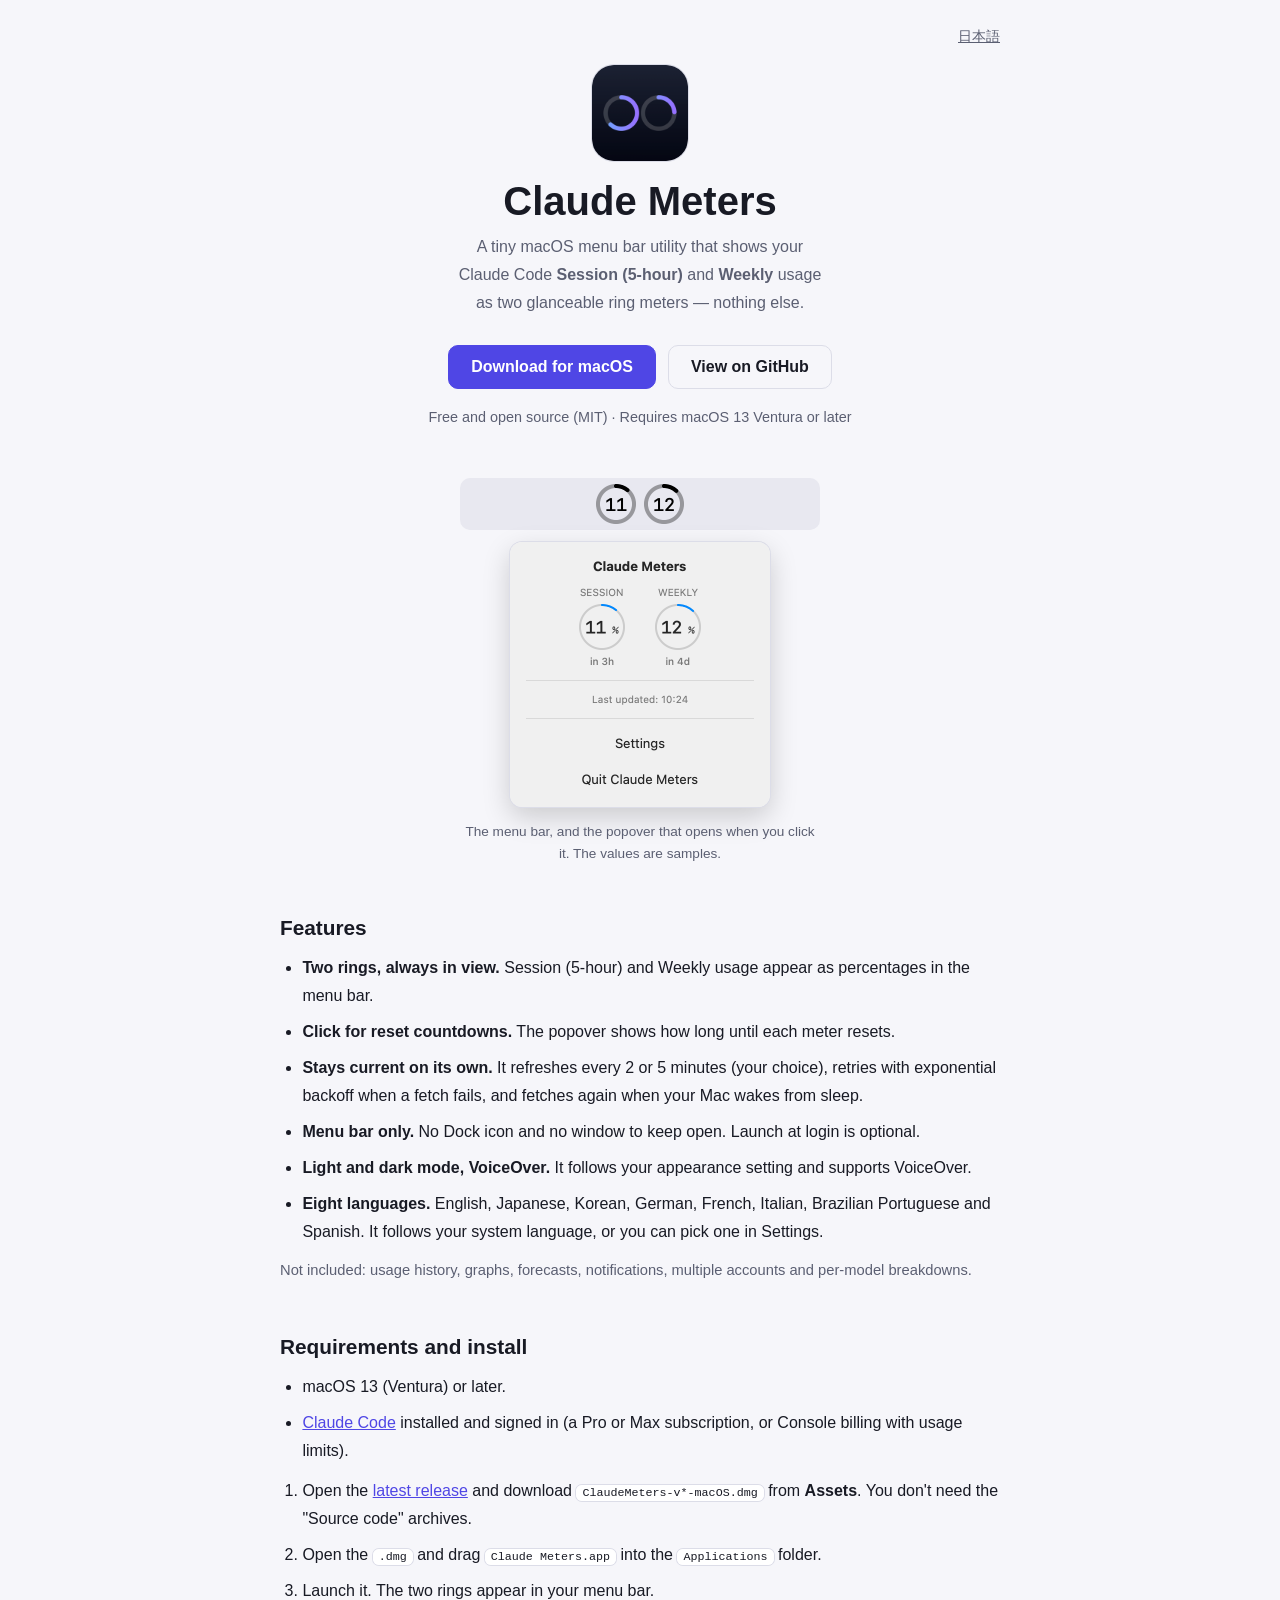
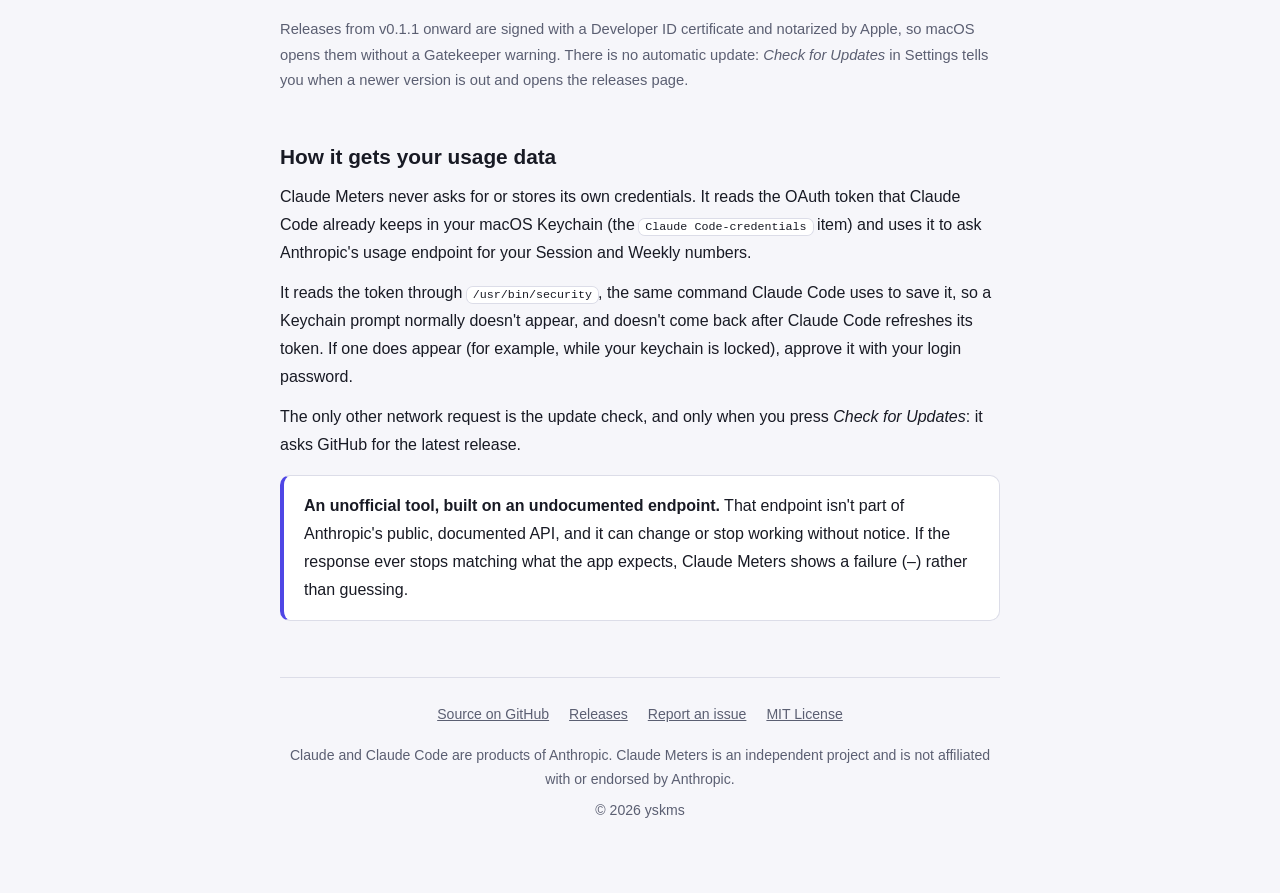
==== public/index.html @ 6d8a4eeb "[feat] 紹介サイト（GitHub Pages。英語・日本語）を追加" ====
<!doctype html>
<html lang="en">
<head>
<meta charset="utf-8">
<meta name="viewport" content="width=device-width, initial-scale=1">
<title>Claude Meters — Claude Code usage in your Mac menu bar</title>
<meta name="description" content="A tiny macOS menu bar app that shows your Claude Code Session (5-hour) and Weekly usage as two ring meters. Free and open source. macOS 13 or later.">
<link rel="canonical" href="https://yskms.github.io/claude-meters/">
<link rel="alternate" hreflang="en" href="https://yskms.github.io/claude-meters/">
<link rel="alternate" hreflang="ja" href="https://yskms.github.io/claude-meters/ja/">
<link rel="alternate" hreflang="x-default" href="https://yskms.github.io/claude-meters/">
<link rel="icon" type="image/png" href="icon.png">
<meta property="og:type" content="website">
<meta property="og:site_name" content="Claude Meters">
<meta property="og:url" content="https://yskms.github.io/claude-meters/">
<meta property="og:title" content="Claude Meters — Claude Code usage in your Mac menu bar">
<meta property="og:description" content="A tiny macOS menu bar app that shows your Claude Code Session (5-hour) and Weekly usage as two ring meters. Free and open source. macOS 13 or later.">
<meta property="og:image" content="https://yskms.github.io/claude-meters/icon.png">
<meta property="og:locale" content="en_US">
<meta property="og:locale:alternate" content="ja_JP">
<meta name="twitter:card" content="summary">
<meta name="twitter:title" content="Claude Meters — Claude Code usage in your Mac menu bar">
<meta name="twitter:description" content="A tiny macOS menu bar app that shows your Claude Code Session (5-hour) and Weekly usage as two ring meters. Free and open source. macOS 13 or later.">
<meta name="twitter:image" content="https://yskms.github.io/claude-meters/icon.png">
<!-- og・twitter・JSON-LD の description は、meta description と同じ文にしておく（片方だけ直さない）。ja/index.html も同じ -->
<script type="application/ld+json">
{
  "@context": "https://schema.org",
  "@type": "SoftwareApplication",
  "name": "Claude Meters",
  "description": "A tiny macOS menu bar app that shows your Claude Code Session (5-hour) and Weekly usage as two ring meters. Free and open source. macOS 13 or later.",
  "applicationCategory": "UtilitiesApplication",
  "operatingSystem": "macOS 13 or later",
  "url": "https://yskms.github.io/claude-meters/",
  "image": "https://yskms.github.io/claude-meters/icon.png",
  "screenshot": "https://yskms.github.io/claude-meters/images/popover-en-light.png",
  "downloadUrl": "https://github.com/yskms/claude-meters/releases/latest",
  "license": "https://github.com/yskms/claude-meters/blob/main/LICENSE",
  "inLanguage": ["en", "ja", "ko", "de", "fr", "it", "pt-BR", "es"],
  "offers": { "@type": "Offer", "price": "0", "priceCurrency": "USD" },
  "author": { "@type": "Person", "name": "yskms" }
}
</script>
<link rel="stylesheet" href="site.css">
</head>
<body>
<div class="wrap">
  <nav class="lang-switch" aria-label="Language">
    <a href="ja/" hreflang="ja" lang="ja">日本語</a>
  </nav>

  <header class="hero">
    <img class="icon" src="icon.png" width="96" height="96" alt="Claude Meters">
    <h1>Claude Meters</h1>
    <p class="lead">A tiny macOS menu bar utility that shows your Claude Code <strong class="nw">Session (5-hour)</strong> and <strong>Weekly</strong> usage as two glanceable ring meters — nothing else.</p>
    <p class="actions">
      <a class="button primary" href="https://github.com/yskms/claude-meters/releases/latest">Download for macOS</a>
      <a class="button" href="https://github.com/yskms/claude-meters">View on GitHub</a>
    </p>
    <p class="facts">Free and open source (MIT) · Requires macOS 13 Ventura or later</p>
  </header>

  <figure class="shots">
    <div class="menubar">
      <picture>
        <source media="(prefers-color-scheme: dark)" srcset="images/glyph-white.png">
        <img src="images/glyph-black.png" width="88" height="40" alt="The two ring meters in the menu bar, showing 11% and 12%">
      </picture>
    </div>
    <picture>
      <source media="(prefers-color-scheme: dark)" srcset="images/popover-en-dark.png">
      <img class="popover" src="images/popover-en-light.png" width="260" height="265" alt="The popover: Session 11%, resetting in 3 hours; Weekly 12%, resetting in 4 days">
    </picture>
    <figcaption>The menu bar, and the popover that opens when you click it. The values are samples.</figcaption>
  </figure>

  <section>
    <h2>Features</h2>
    <ul>
      <li><strong>Two rings, always in view.</strong> <span class="nw">Session (5-hour)</span> and Weekly usage appear as percentages in the menu bar.</li>
      <li><strong>Click for reset countdowns.</strong> The popover shows how long until each meter resets.</li>
      <li><strong>Stays current on its own.</strong> It refreshes every 2 or 5 minutes (your choice), retries with exponential backoff when a fetch fails, and fetches again when your Mac wakes from sleep.</li>
      <li><strong>Menu bar only.</strong> No Dock icon and no window to keep open. Launch at login is optional.</li>
      <li><strong>Light and dark mode, VoiceOver.</strong> It follows your appearance setting and supports VoiceOver.</li>
      <li><strong>Eight languages.</strong> English, Japanese, Korean, German, French, Italian, Brazilian Portuguese and Spanish. It follows your system language, or you can pick one in Settings.</li>
    </ul>
    <p class="small">Not included: usage history, graphs, forecasts, notifications, multiple accounts and per-model breakdowns.</p>
  </section>

  <section>
    <h2>Requirements and install</h2>
    <ul>
      <li>macOS 13 (Ventura) or later.</li>
      <li><a href="https://claude.com/product/claude-code">Claude Code</a> installed and signed in (a Pro or Max subscription, or Console billing with usage limits).</li>
    </ul>
    <ol>
      <li>Open the <a href="https://github.com/yskms/claude-meters/releases/latest">latest release</a> and download <code>ClaudeMeters-v*-macOS.dmg</code> from <strong>Assets</strong>. You don't need the "Source code" archives.</li>
      <li>Open the <code>.dmg</code> and drag <code>Claude Meters.app</code> into the <code>Applications</code> folder.</li>
      <li>Launch it. The two rings appear in your menu bar.</li>
    </ol>
    <p class="small">Releases from v0.1.1 onward are signed with a Developer ID certificate and notarized by Apple, so macOS opens them without a Gatekeeper warning. There is no automatic update: <em>Check for Updates</em> in Settings tells you when a newer version is out and opens the releases page.</p>
  </section>

  <section>
    <h2>How it gets your usage data</h2>
    <p>Claude Meters never asks for or stores its own credentials. It reads the OAuth token that Claude Code already keeps in your macOS Keychain (the <code>Claude Code-credentials</code> item) and uses it to ask Anthropic's usage endpoint for your Session and Weekly numbers.</p>
    <p>It reads the token through <code>/usr/bin/security</code>, the same command Claude Code uses to save it, so a Keychain prompt normally doesn't appear, and doesn't come back after Claude Code refreshes its token. If one does appear (for example, while your keychain is locked), approve it with your login password.</p>
    <p>The only other network request is the update check, and only when you press <em>Check for Updates</em>: it asks GitHub for the latest release.</p>
    <div class="callout">
      <p><strong>An unofficial tool, built on an undocumented endpoint.</strong> That endpoint isn't part of Anthropic's public, documented API, and it can change or stop working without notice. If the response ever stops matching what the app expects, Claude Meters shows a failure (–) rather than guessing.</p>
    </div>
  </section>

  <footer>
    <ul>
      <li><a href="https://github.com/yskms/claude-meters">Source on GitHub</a></li>
      <li><a href="https://github.com/yskms/claude-meters/releases">Releases</a></li>
      <li><a href="https://github.com/yskms/claude-meters/issues">Report an issue</a></li>
      <li><a href="https://github.com/yskms/claude-meters/blob/main/LICENSE">MIT License</a></li>
    </ul>
    <p>Claude and Claude Code are products of Anthropic. Claude Meters is an independent project and is not affiliated with or endorsed by Anthropic.</p>
    <p>© 2026 yskms</p>
  </footer>
</div>
</body>
</html>
---- public/site.css ----
/* en・ja の紹介ページ共通。配色はアプリのアイコン（濃紺とリングの青紫）から取った。 */
:root {
  color-scheme: light dark;
  --bg: #f6f6fa;
  --surface: #ffffff;
  --text: #181a24;
  --muted: #5b5f72;
  --border: #dcdde8;
  --accent: #4f46e5;
  --accent-contrast: #ffffff;
  --bar: #e8e8f0;
}

@media (prefers-color-scheme: dark) {
  :root {
    --bg: #0f111a;
    --surface: #171a27;
    --text: #e9eaf2;
    --muted: #a3a7ba;
    --border: #2a2e40;
    --accent: #9aa5ff;
    --accent-contrast: #0f111a;
    --bar: #1d2030;
  }
}

* { box-sizing: border-box; }

html { -webkit-text-size-adjust: 100%; }

body {
  margin: 0;
  background: var(--bg);
  color: var(--text);
  font-family: -apple-system, BlinkMacSystemFont, "Segoe UI", "Hiragino Sans", "Hiragino Kaku Gothic ProN", "Noto Sans JP", sans-serif;
  line-height: 1.75;
}

.wrap {
  width: min(720px, calc(100% - 40px));
  margin: 0 auto;
  padding: 24px 0 64px;
}

a { color: var(--accent); }
a:focus-visible, .button:focus-visible { outline: 2px solid var(--accent); outline-offset: 2px; }

.lang-switch { text-align: right; font-size: 0.9rem; }
.lang-switch a { color: var(--muted); }

/* ---- 先頭 ---- */
.hero { text-align: center; padding: 16px 0 8px; }

.icon {
  display: block;
  margin: 0 auto;
  width: 96px;
  height: 96px;
  border-radius: 22px;
  box-shadow: 0 0 0 1px var(--border);
}

h1 { margin: 16px 0 8px; font-size: clamp(1.9rem, 6vw, 2.5rem); line-height: 1.2; }

.lead {
  max-width: 34em;
  margin: 0 auto;
  color: var(--muted);
  text-wrap: balance;
}

.actions {
  display: flex;
  flex-wrap: wrap;
  justify-content: center;
  gap: 12px;
  margin: 28px 0 0;
}

.button {
  display: inline-flex;
  align-items: center;
  min-height: 44px;
  padding: 0 22px;
  border: 1px solid var(--border);
  border-radius: 10px;
  color: var(--text);
  font-weight: 600;
  text-decoration: none;
}
.button:hover { border-color: var(--accent); }
.button.primary { background: var(--accent); border-color: var(--accent); color: var(--accent-contrast); }
.button.primary:hover { filter: brightness(1.08); }

.facts { margin: 16px 0 0; color: var(--muted); font-size: 0.9rem; }

/* ---- メニューバーとポップオーバー ---- */
.shots { margin: 40px auto 0; max-width: 360px; text-align: center; }

.menubar {
  display: flex;
  align-items: center;
  justify-content: center;
  height: 52px;
  border-radius: 10px;
  background: var(--bar);
}
.menubar img { display: block; width: 88px; height: 40px; }

.popover {
  display: block;
  width: 260px;
  height: auto;
  margin: 12px auto 0;
  border-radius: 12px;
  box-shadow: 0 0 0 1px var(--border), 0 10px 28px rgba(0, 0, 0, 0.18);
}

.shots figcaption { margin-top: 14px; color: var(--muted); font-size: 0.85rem; line-height: 1.6; }

/* ---- 本文 ---- */
section { margin-top: 48px; }

h2 { margin: 0 0 12px; font-size: 1.3rem; line-height: 1.4; }

p { margin: 0 0 12px; }

ul, ol { margin: 0 0 12px; padding-left: 1.4em; }
li { margin-bottom: 8px; }
li strong { font-weight: 650; }

code {
  padding: 1px 6px;
  border-radius: 6px;
  background: var(--surface);
  box-shadow: 0 0 0 1px var(--border);
  font-size: 0.9em;
}

.small { color: var(--muted); font-size: 0.92rem; }

.nw { white-space: nowrap; }

/* 日本語の短い行（ja/index.htmlの.lead・.facts・figcaption）は、<wbr>と記号でだけ折り返す。
   auto-phraseはiOS Safariで効かず、単語の途中で折れる（hubと同じ事情）。文言を変えたら<wbr>も付け直す。
   本文は通常の折り返しのまま、折れてほしくない語だけ.nwで囲む。 */
.phrase { word-break: keep-all; overflow-wrap: break-word; }

.callout {
  margin-top: 16px;
  padding: 16px 20px;
  border: 1px solid var(--border);
  border-left: 4px solid var(--accent);
  border-radius: 10px;
  background: var(--surface);
}
.callout p:last-child { margin-bottom: 0; }

/* ---- フッター ---- */
footer {
  margin-top: 56px;
  padding-top: 24px;
  border-top: 1px solid var(--border);
  color: var(--muted);
  font-size: 0.88rem;
  text-align: center;
}
footer ul { display: flex; flex-wrap: wrap; justify-content: center; gap: 4px 20px; margin: 0 0 16px; padding: 0; list-style: none; }
footer li { margin: 0; }
footer a { color: var(--muted); }
footer a:hover { color: var(--accent); }
footer p { margin-bottom: 6px; }

@media (max-width: 480px) {
  .wrap { padding-top: 16px; }
  .button { flex: 1 1 100%; justify-content: center; }
}
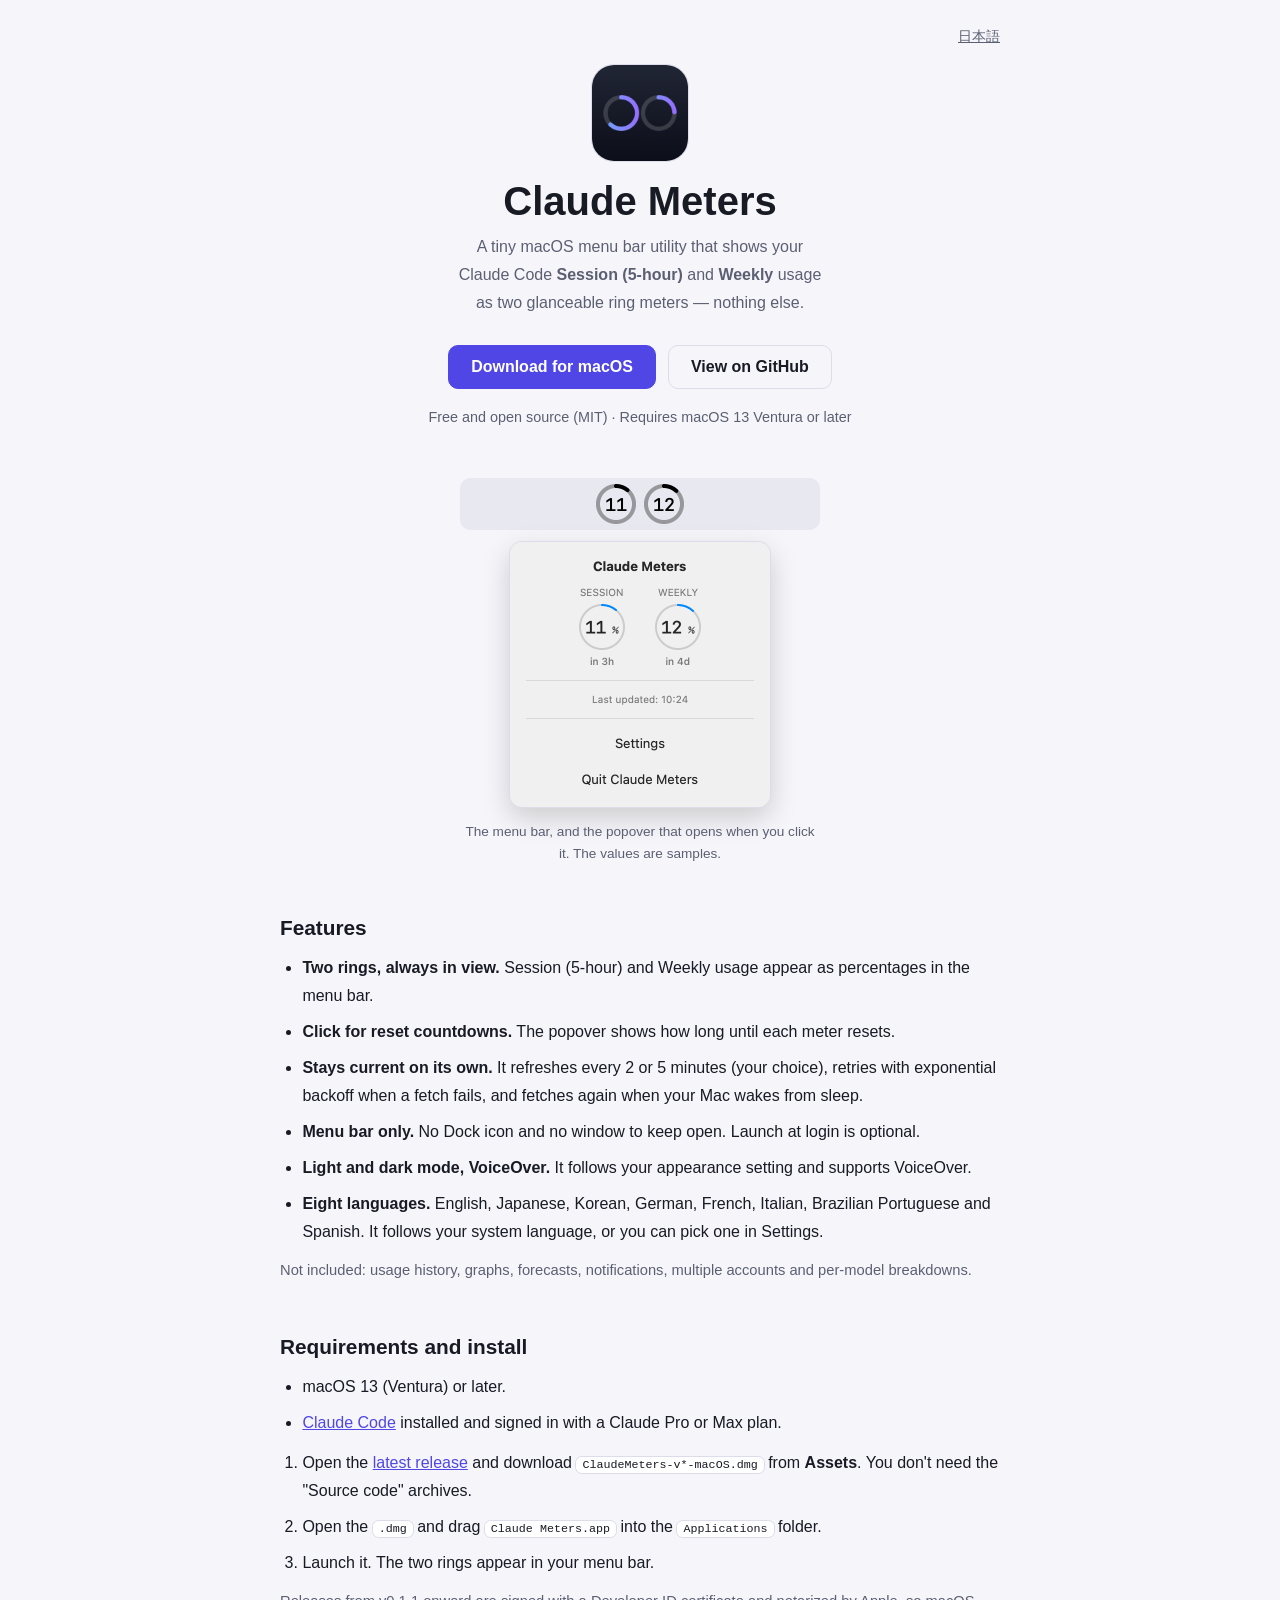
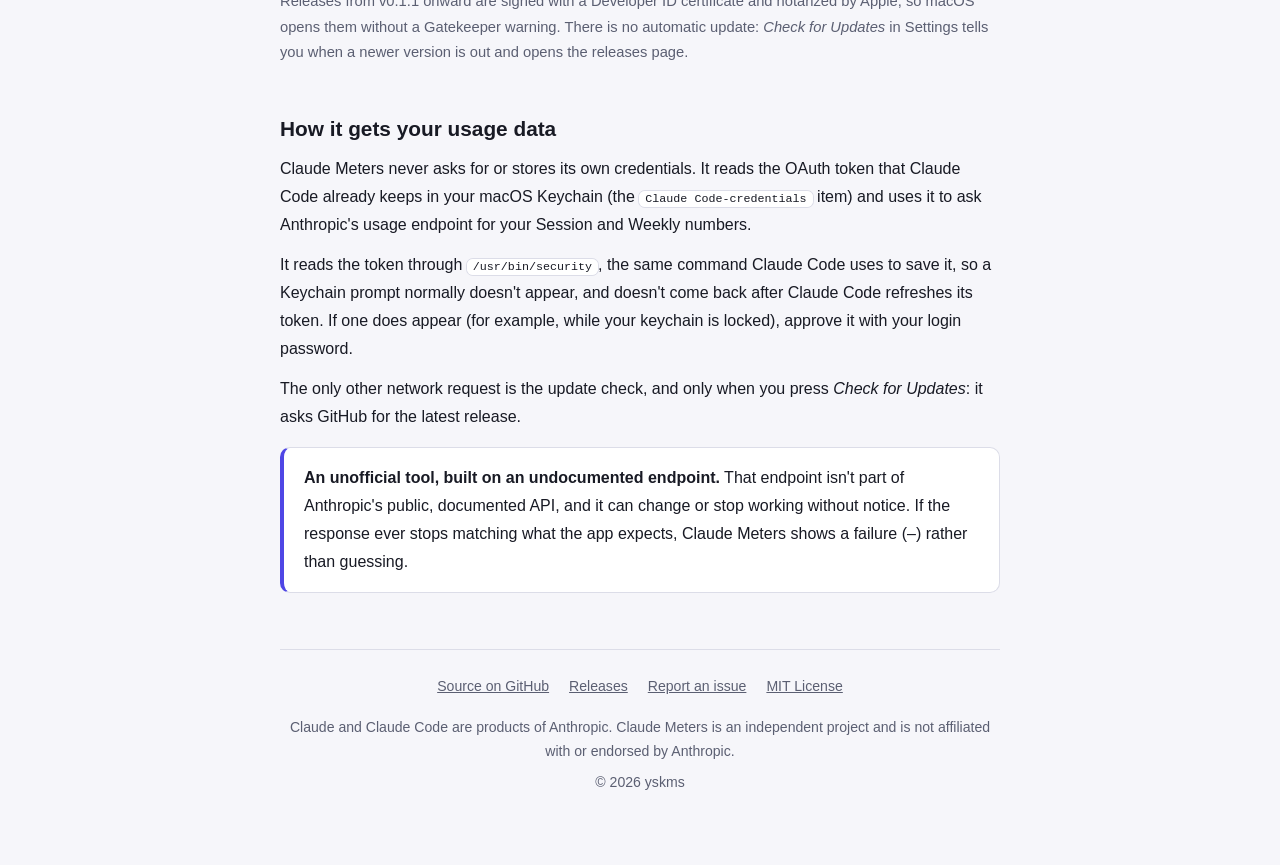
==== commit 922fb684: "[fix] サイトとREADMEから確かめていない「Console課金」を外し、READMEの言語数を8言語に直す" ====
--- a/public/index.html
+++ b/public/index.html
@@ -91,7 +91,7 @@
     <h2>Requirements and install</h2>
     <ul>
       <li>macOS 13 (Ventura) or later.</li>
-      <li><a href="https://claude.com/product/claude-code">Claude Code</a> installed and signed in (a Pro or Max subscription, or Console billing with usage limits).</li>
+      <li><a href="https://claude.com/product/claude-code">Claude Code</a> installed and signed in with a Claude Pro or Max plan.</li>
     </ul>
     <ol>
       <li>Open the <a href="https://github.com/yskms/claude-meters/releases/latest">latest release</a> and download <code>ClaudeMeters-v*-macOS.dmg</code> from <strong>Assets</strong>. You don't need the "Source code" archives.</li>
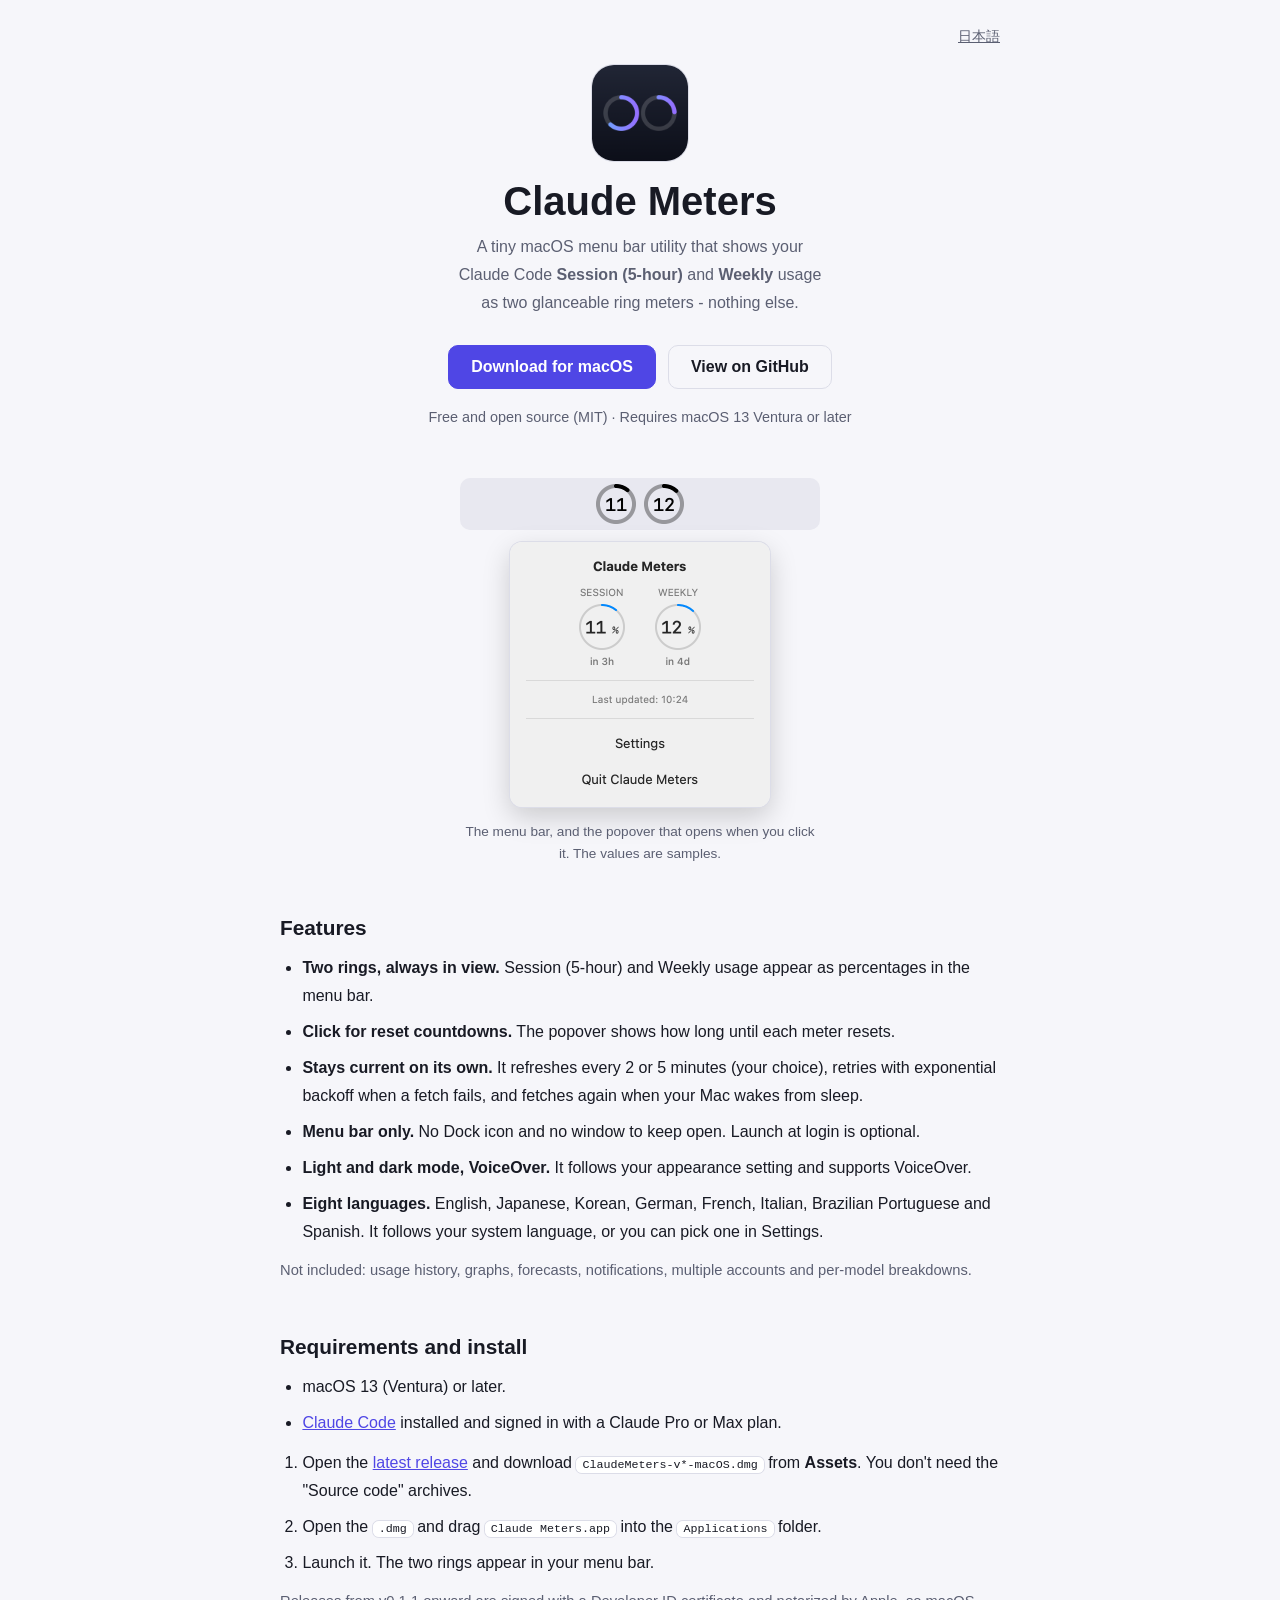
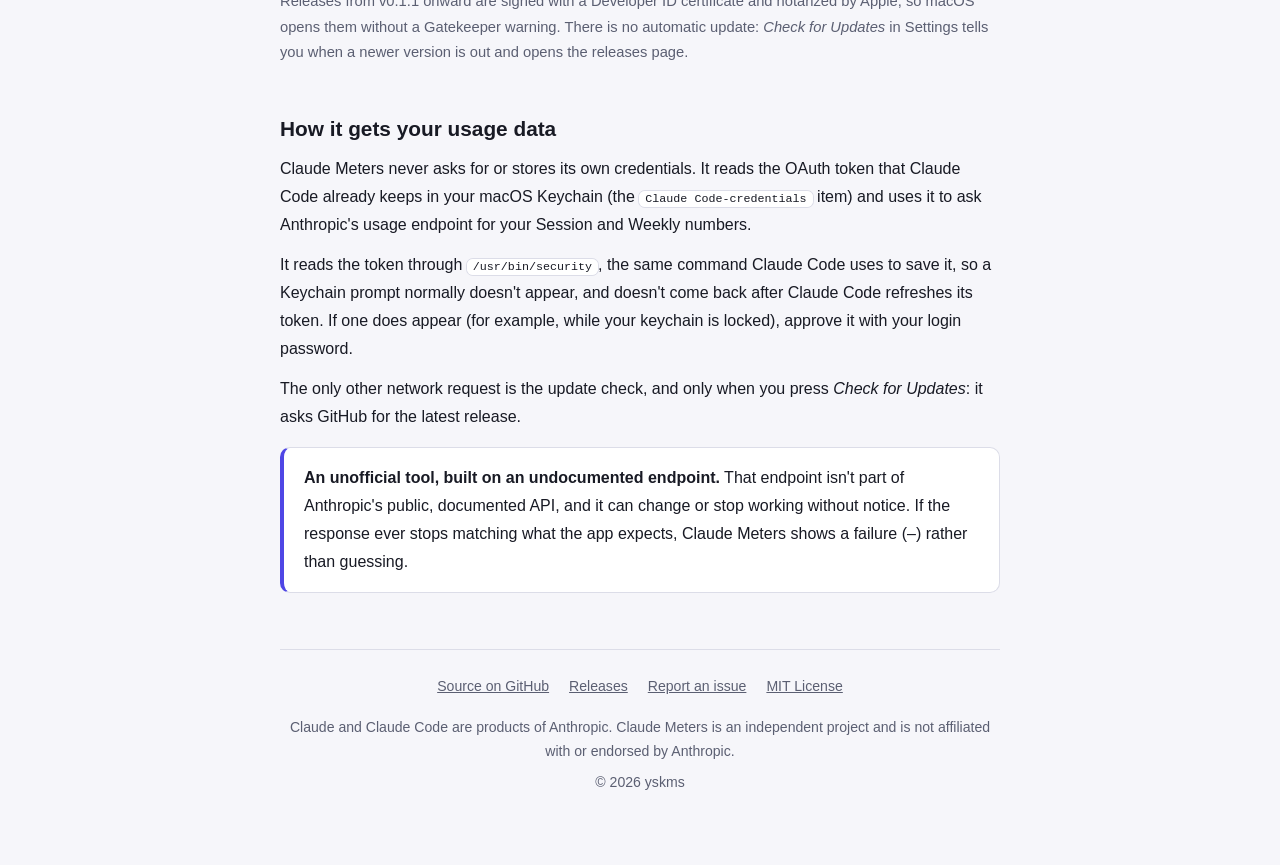
==== commit 978d65d0: "[fix] 紹介ページ（en・ja）とREADMEのemダッシュを半角ハイフンに置換" ====
--- a/public/index.html
+++ b/public/index.html
@@ -3,7 +3,7 @@
 <head>
 <meta charset="utf-8">
 <meta name="viewport" content="width=device-width, initial-scale=1">
-<title>Claude Meters — Claude Code usage in your Mac menu bar</title>
+<title>Claude Meters - Claude Code usage in your Mac menu bar</title>
 <meta name="description" content="A tiny macOS menu bar app that shows your Claude Code Session (5-hour) and Weekly usage as two ring meters. Free and open source. macOS 13 or later.">
 <link rel="canonical" href="https://yskms.github.io/claude-meters/">
 <link rel="alternate" hreflang="en" href="https://yskms.github.io/claude-meters/">
@@ -13,13 +13,13 @@
 <meta property="og:type" content="website">
 <meta property="og:site_name" content="Claude Meters">
 <meta property="og:url" content="https://yskms.github.io/claude-meters/">
-<meta property="og:title" content="Claude Meters — Claude Code usage in your Mac menu bar">
+<meta property="og:title" content="Claude Meters - Claude Code usage in your Mac menu bar">
 <meta property="og:description" content="A tiny macOS menu bar app that shows your Claude Code Session (5-hour) and Weekly usage as two ring meters. Free and open source. macOS 13 or later.">
 <meta property="og:image" content="https://yskms.github.io/claude-meters/icon.png">
 <meta property="og:locale" content="en_US">
 <meta property="og:locale:alternate" content="ja_JP">
 <meta name="twitter:card" content="summary">
-<meta name="twitter:title" content="Claude Meters — Claude Code usage in your Mac menu bar">
+<meta name="twitter:title" content="Claude Meters - Claude Code usage in your Mac menu bar">
 <meta name="twitter:description" content="A tiny macOS menu bar app that shows your Claude Code Session (5-hour) and Weekly usage as two ring meters. Free and open source. macOS 13 or later.">
 <meta name="twitter:image" content="https://yskms.github.io/claude-meters/icon.png">
 <!-- og・twitter・JSON-LD の description は、meta description と同じ文にしておく（片方だけ直さない）。ja/index.html も同じ -->
@@ -52,7 +52,7 @@
   <header class="hero">
     <img class="icon" src="icon.png" width="96" height="96" alt="Claude Meters">
     <h1>Claude Meters</h1>
-    <p class="lead">A tiny macOS menu bar utility that shows your Claude Code <strong class="nw">Session (5-hour)</strong> and <strong>Weekly</strong> usage as two glanceable ring meters — nothing else.</p>
+    <p class="lead">A tiny macOS menu bar utility that shows your Claude Code <strong class="nw">Session (5-hour)</strong> and <strong>Weekly</strong> usage as two glanceable ring meters - nothing else.</p>
     <p class="actions">
       <a class="button primary" href="https://github.com/yskms/claude-meters/releases/latest">Download for macOS</a>
       <a class="button" href="https://github.com/yskms/claude-meters">View on GitHub</a>
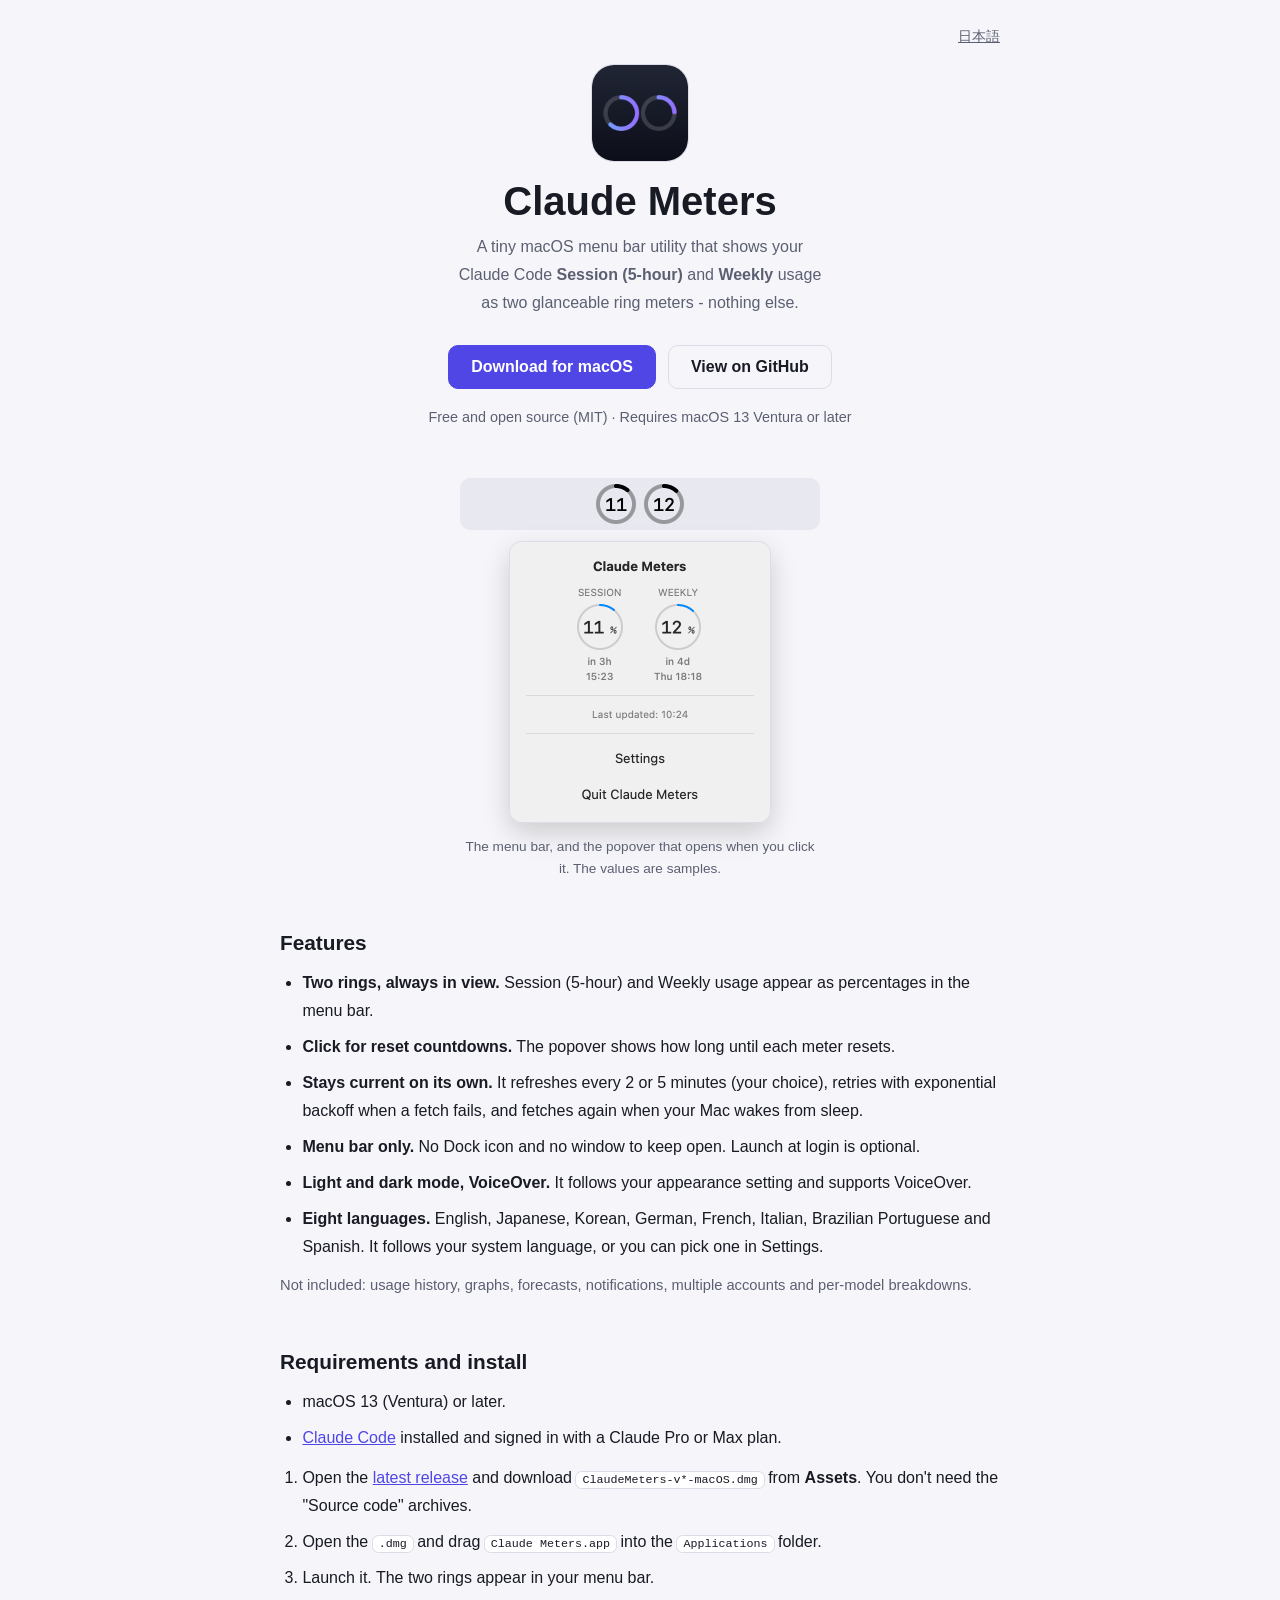
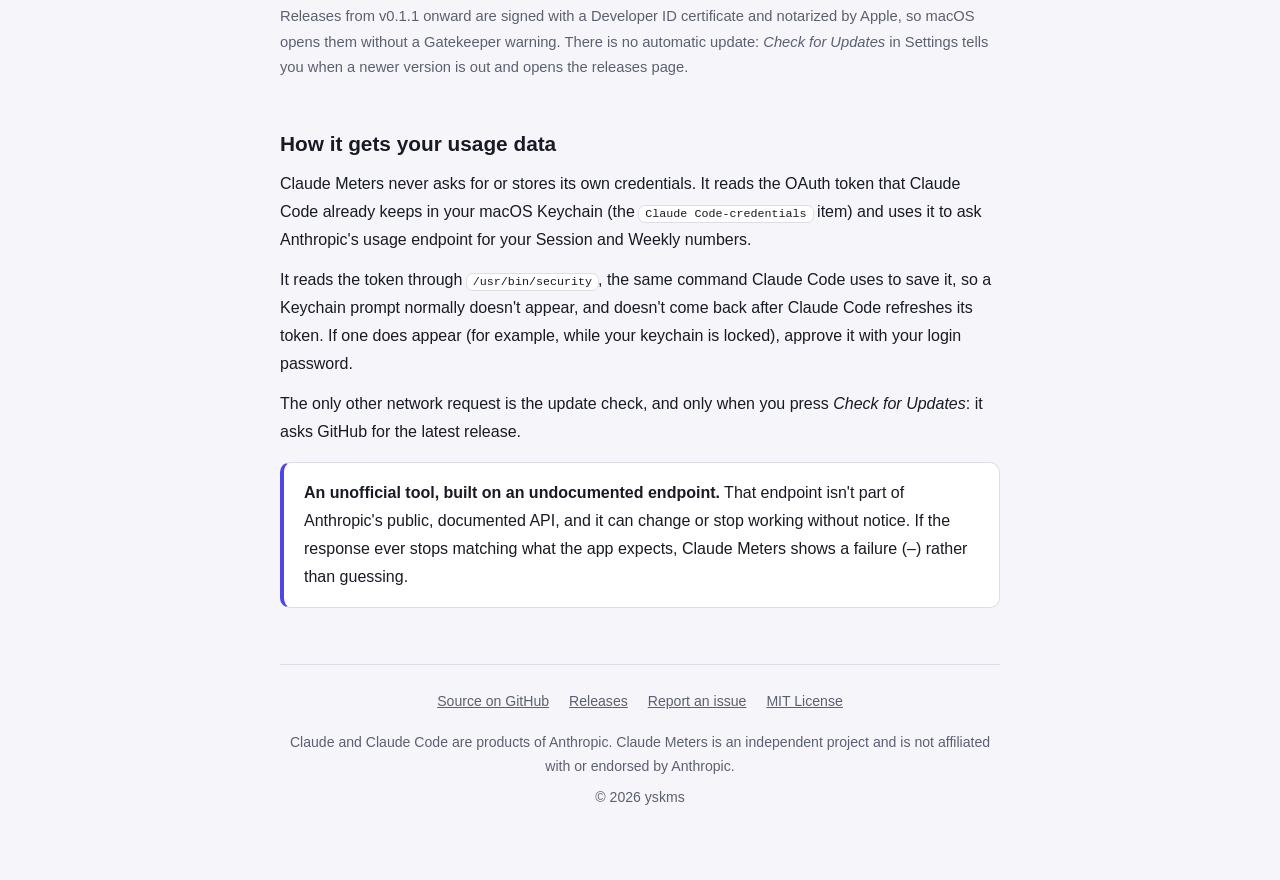
==== commit 44b8c273: "[chore] 紹介サイトのPopover画像を、リセット日時つきの新しい見た目に差し替え" ====
--- a/public/index.html
+++ b/public/index.html
@@ -69,7 +69,7 @@
     </div>
     <picture>
       <source media="(prefers-color-scheme: dark)" srcset="images/popover-en-dark.png">
-      <img class="popover" src="images/popover-en-light.png" width="260" height="265" alt="The popover: Session 11%, resetting in 3 hours; Weekly 12%, resetting in 4 days">
+      <img class="popover" src="images/popover-en-light.png" width="260" height="280" alt="The popover: Session 11%, resetting in 3 hours; Weekly 12%, resetting in 4 days">
     </picture>
     <figcaption>The menu bar, and the popover that opens when you click it. The values are samples.</figcaption>
   </figure>
